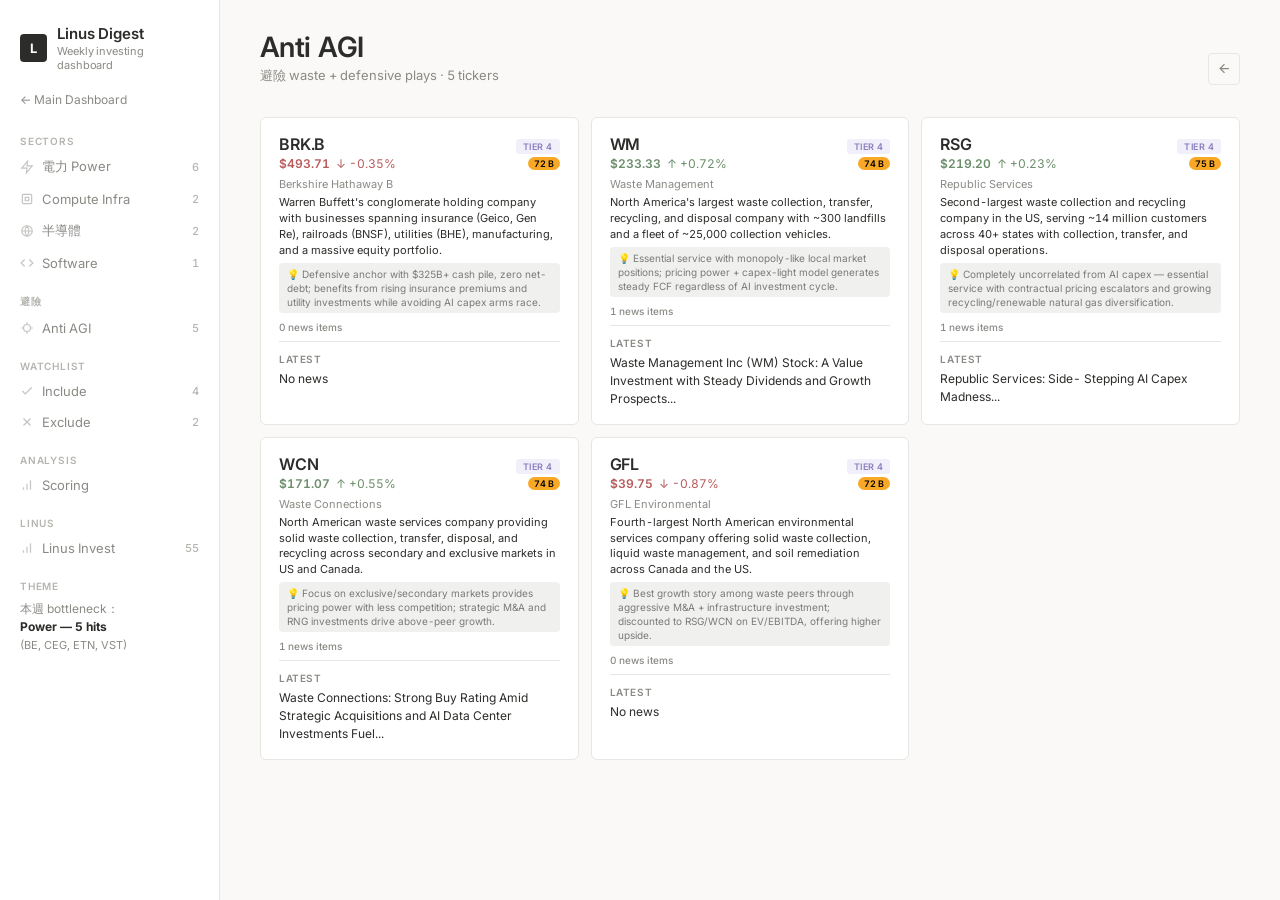
==== anti-agi.html @ 342c86b6 "Extract sector pages to separate HTML: power.html, compute.html, semis.html, software.html, anti-agi" ====
<!DOCTYPE html>
<html lang="zh-HK">
<head>
<meta charset="UTF-8">
<meta name="viewport" content="width=device-width, initial-scale=1.0">
<title>Anti AGI — Weekly Investing Digest</title>
<link rel="preconnect" href="https://fonts.googleapis.com">
<link rel="preconnect" href="https://fonts.gstatic.com" crossorigin>
<link href="https://fonts.googleapis.com/css2?family=Inter:wght@300;400;500;600;700&family=JetBrains+Mono:wght@400;500;700&display=swap" rel="stylesheet">
<style>

:root, [data-theme="light"]{
--bg:#faf9f7;--surface:#ffffff;--surface-2:#f5f4f2;--surface-3:#efeeec;
--border:#e8e6e3;--border-strong:#d9d6d2;
--text:#2c2c2a;--text-muted:#8a8a85;--text-faint:#b5b5b0;
--accent:#7a7a78;--accent-light:#f0f0ee;
--success:#6b8e6b;--success-light:#eef4ee;
--warning:#b8924a;--warning-light:#f7f1e8;
--error:#b85c5c;--error-light:#f7eeed;
--purple:#8b7dbe;--purple-light:#f1effa;
--tier1:#2c2c2a;--tier2:#7a7a78;--tier3:#b8924a;--tier4:#8b7dbe;
--radius-sm:4px;--radius-md:6px;--radius-lg:8px;
--shadow:0 1px 2px rgba(0,0,0,0.03);
}
[data-theme="dark"]{
--bg:#1a1a19;--surface:#232321;--surface-2:#2a2a28;--surface-3:#30302e;
--border:#383836;--border-strong:#484845;
--text:#e4e4e0;--text-muted:#90908c;--text-faint:#60605c;
--accent:#a0a09c;--accent-light:#2e2e2c;
--success:#7a9d7a;--success-light:#1e2a1e;
--warning:#c4a462;--warning-light:#2a2418;
--error:#c87878;--error-light:#2a1e1e;
--purple:#9999c0;--purple-light:#22202a;
--tier1:#e4e4e0;--tier2:#a0a09c;--tier3:#c4a462;--tier4:#9999c0;
--shadow:0 1px 2px rgba(0,0,0,0.2);
}
@media (prefers-color-scheme: dark){
:root{
--bg:#1a1a19;--surface:#232321;--surface-2:#2a2a28;--surface-3:#30302e;
--border:#383836;--border-strong:#484845;
--text:#e4e4e0;--text-muted:#90908c;--text-faint:#60605c;
--accent:#a0a09c;--accent-light:#2e2e2c;
--success:#7a9d7a;--success-light:#1e2a1e;
--warning:#c4a462;--warning-light:#2a2418;
--error:#c87878;--error-light:#2a1e1e;
--purple:#9999c0;--purple-light:#22202a;
--tier1:#e4e4e0;--tier2:#a0a09c;--tier3:#c4a462;--tier4:#9999c0;
--shadow:0 1px 2px rgba(0,0,0,0.2);
}
}
*,*::before,*::after{box-sizing:border-box;margin:0;padding:0;}
html{-webkit-font-smoothing:antialiased;}
body{font-family:'Inter',-apple-system,BlinkMacSystemFont,sans-serif;font-size:14px;color:var(--text);background:var(--bg);min-height:100vh;font-feature-settings:'tnum' 1;}
a{color:inherit;text-decoration:none;}
button{cursor:pointer;background:none;border:none;font:inherit;color:inherit;}

/* SIDEBAR */
.app{display:flex;min-height:100vh;}
.sidebar{width:220px;background:var(--surface);border-right:1px solid var(--border);padding:24px 12px;flex-shrink:0;position:sticky;top:0;height:100vh;overflow-y:auto;transition:transform 0.25s ease;}
.sidebar-logo{font-size:15px;font-weight:600;letter-spacing:-0.01em;padding:0 8px 20px;display:flex;align-items:center;gap:10px;}
.logo-mark{width:28px;height:28px;background:var(--text);border-radius:4px;display:flex;align-items:center;justify-content:center;color:var(--surface);font-weight:700;font-size:13px;}
.logo-sub{font-size:11px;color:var(--text-muted);font-weight:400;margin-top:1px;}
.nav-section{font-size:10px;font-weight:600;color:var(--text-faint);letter-spacing:0.08em;text-transform:uppercase;padding:16px 8px 4px;}
.nav-item{display:flex;align-items:center;gap:8px;padding:7px 8px;border-radius:var(--radius-sm);font-size:13px;color:var(--text-muted);cursor:pointer;margin-bottom:1px;font-weight:400;transition:background 0.15s,color 0.15s;}
.nav-item:hover{background:var(--surface-2);color:var(--text);}
.nav-item.active{background:var(--surface-3);color:var(--text);font-weight:500;}
.nav-item svg{width:14px;height:14px;flex-shrink:0;opacity:0.5;}
.nav-item:hover svg{opacity:0.8;}
.nav-badge{margin-left:auto;font-size:11px;font-weight:500;color:var(--text-faint);font-variant-numeric:tabular-nums;}
.nav-item-ext{display:flex;align-items:center;gap:8px;padding:7px 8px;border-radius:var(--radius-sm);font-size:13px;color:var(--text-muted);cursor:pointer;margin-bottom:1px;transition:background .15s,color .15s;}
.nav-item-ext:hover{background:var(--surface-2);color:var(--text);}
.nav-item-ext svg{width:14px;height:14px;flex-shrink:0;opacity:0.5;}

/* MAIN */
.main{flex:1;min-width:0;padding:32px 40px 64px;max-width:1200px;}
.topbar{display:flex;align-items:flex-end;justify-content:space-between;margin-bottom:32px;}
.topbar-left h1{font-size:28px;font-weight:600;letter-spacing:-0.02em;line-height:1.1;}
.topbar-left .subtitle{font-size:13px;color:var(--text-muted);margin-top:4px;font-weight:400;}
.topbar-right{display:flex;align-items:center;gap:8px;}
.icon-btn{width:32px;height:32px;border-radius:var(--radius-sm);display:flex;align-items:center;justify-content:center;color:var(--text-muted);border:1px solid var(--border);}
.icon-btn:hover{background:var(--surface-2);color:var(--text);}
.icon-btn svg{width:15px;height:15px;}

/* KPI */
.kpi-grid{display:grid;grid-template-columns:repeat(4,1fr);gap:12px;margin-bottom:32px;}
.kpi-card{background:var(--surface);border-radius:var(--radius-md);padding:18px 20px;border:1px solid var(--border);}
.kpi-card.featured{background:var(--surface-3);border-color:var(--border-strong);}
.kpi-label{font-size:11px;font-weight:500;color:var(--text-muted);margin-bottom:6px;}
.kpi-value{font-size:28px;font-weight:600;letter-spacing:-0.02em;font-variant-numeric:tabular-nums;line-height:1;}
.kpi-meta{font-size:11px;color:var(--text-muted);margin-top:6px;font-variant-numeric:tabular-nums;}
.kpi-delta{display:inline-flex;align-items:center;gap:3px;font-weight:500;}
.delta-up{color:var(--success);}.delta-down{color:var(--error);}.delta-neutral{color:var(--text-muted);}

/* SECTION */
.section{margin-bottom:32px;}
.section-header{display:flex;align-items:baseline;justify-content:space-between;margin-bottom:12px;}
.section-title{font-size:16px;font-weight:600;letter-spacing:-0.01em;}
.section-meta{font-size:11px;color:var(--text-muted);}

/* SECTOR CARDS */
.sector-grid{display:grid;grid-template-columns:repeat(auto-fill,minmax(260px,1fr));gap:12px;}
.sector-card{background:var(--surface);border-radius:var(--radius-md);padding:16px 18px;border:1px solid var(--border);cursor:pointer;transition:border-color 0.15s,background 0.15s;}
.sector-card:hover{border-color:var(--border-strong);background:var(--surface-2);}
.sector-card-head{display:flex;align-items:center;justify-content:space-between;margin-bottom:8px;}
.sector-name{font-size:13px;font-weight:600;}
.sector-tier-badge{font-size:9px;font-weight:600;padding:2px 7px;border-radius:3px;letter-spacing:0.05em;text-transform:uppercase;}
.tier-1{background:var(--tier1);color:var(--bg);}
.tier-2{background:var(--accent-light);color:var(--accent);}
.tier-3{background:var(--warning-light);color:var(--warning);}
.tier-4{background:var(--purple-light);color:var(--purple);}
.sector-tickers{display:flex;flex-wrap:wrap;gap:4px;margin-bottom:8px;}
.ticker-chip{font-size:11px;font-weight:500;padding:2px 7px;border-radius:3px;background:var(--surface-2);color:var(--text);font-variant-numeric:tabular-nums;}
.ticker-chip.up{background:var(--success-light);color:var(--success);}
.ticker-chip.down{background:var(--error-light);color:var(--error);}
.sector-meta{font-size:10px;color:var(--text-muted);display:flex;justify-content:space-between;}

/* TICKER CARDS */
.ticker-grid{display:grid;grid-template-columns:repeat(auto-fill,minmax(300px,1fr));gap:12px;}
.ticker-card{background:var(--surface);border-radius:var(--radius-md);padding:16px 18px;border:1px solid var(--border);cursor:pointer;transition:border-color 0.15s,background 0.15s;}
.ticker-card:hover{border-color:var(--border-strong);background:var(--surface-2);}
.ticker-head{display:flex;align-items:baseline;justify-content:space-between;margin-bottom:2px;}
.ticker-symbol{font-size:16px;font-weight:600;letter-spacing:-0.01em;font-variant-numeric:tabular-nums;}
.ticker-name{font-size:11px;color:var(--text-muted);margin-bottom:4px;}
.ticker-desc{font-size:11px;color:var(--text);line-height:1.45;margin-bottom:4px;}
.ticker-why{font-size:10px;color:var(--accent);line-height:1.4;padding:4px 8px;background:var(--accent-light);border-radius:var(--radius-sm);margin-bottom:8px;}
.ticker-news-count{font-size:10px;font-weight:500;color:var(--text-muted);font-variant-numeric:tabular-nums;}
.ticker-signal{font-size:12px;color:var(--text);line-height:1.5;padding-top:10px;border-top:1px solid var(--border);margin-top:8px;}
.ticker-signal-label{font-size:10px;font-weight:600;color:var(--text-muted);text-transform:uppercase;letter-spacing:0.06em;margin-bottom:3px;}

/* SIGNAL LIST */
.signal-list{display:grid;grid-template-columns:1fr 1fr;gap:12px;}
.signal-col{background:var(--surface);border-radius:var(--radius-md);padding:18px;border:1px solid var(--border);}
.signal-col-head{display:flex;align-items:center;gap:6px;font-size:13px;font-weight:600;margin-bottom:12px;}
.signal-col-head .dot{width:6px;height:6px;border-radius:50%;}
.dot-include{background:var(--success);}.dot-exclude{background:var(--error);}
.signal-row{display:flex;align-items:center;justify-content:space-between;padding:8px 0;border-top:1px solid var(--border);}
.signal-row:first-of-type{border-top:none;}
.signal-ticker{font-size:12px;font-weight:600;font-variant-numeric:tabular-nums;}
.signal-tag{font-size:10px;color:var(--text-muted);font-weight:400;}
.signal-upside{font-size:12px;font-weight:600;font-variant-numeric:tabular-nums;}
.upside-up{color:var(--success);}.upside-down{color:var(--error);}

/* BUCKET BARS */
.bucket-bars{background:var(--surface);border-radius:var(--radius-md);padding:18px;border:1px solid var(--border);}
.bucket-row{display:flex;align-items:center;gap:10px;padding:6px 0;}
.bucket-label{font-size:12px;font-weight:500;width:100px;}
.bucket-bar-wrap{flex:1;height:4px;background:var(--surface-3);border-radius:2px;overflow:hidden;}
.bucket-bar{height:100%;background:var(--text-muted);border-radius:2px;transition:width 0.8s cubic-bezier(0.16,1,0.3,1);}
.bucket-val{font-size:12px;font-weight:600;width:28px;text-align:right;font-variant-numeric:tabular-nums;color:var(--text-muted);}

/* LINUS TAKE */
.linus-overview{background:var(--surface);border-radius:var(--radius-md);padding:20px 24px;border:1px solid var(--border);margin-bottom:20px;border-left:3px solid var(--accent);}
.linus-overview-header{display:flex;align-items:center;gap:8px;margin-bottom:14px;font-size:12px;font-weight:600;color:var(--text-muted);letter-spacing:0.03em;text-transform:uppercase;}
.linus-overview-body{display:flex;flex-direction:column;gap:12px;}
.linus-overview-item{display:flex;align-items:flex-start;gap:10px;font-size:13px;line-height:1.65;color:var(--text);}
.linus-dot{width:5px;height:5px;border-radius:50%;background:var(--text-muted);flex-shrink:0;margin-top:8px;}

/* PRICE / SCORE IN DETAIL */
.detail-price-row{display:flex;align-items:center;gap:16px;margin-bottom:16px;padding:12px 16px;background:var(--surface-2);border-radius:8px;}
.detail-price{font-size:24px;font-weight:600;}
.detail-trend{font-size:14px;color:var(--text-muted);}
.detail-score-badge{font-size:12px;padding:4px 10px;border-radius:12px;font-weight:600;}
.grade-A{background:#1b5e20;color:#fff;}
.grade-B-plus{background:#2e7d32;color:#fff;}
.grade-B{background:#f9a825;color:#000;}
.grade-B-minus{background:#ef6c00;color:#fff;}
.grade-C-plus{background:#d84315;color:#fff;}

/* SCORING PAGE */
.scoring-section{margin-bottom:28px;}
.scoring-section h2{font-size:16px;font-weight:600;margin-bottom:10px;}
.scoring-section p{font-size:13px;color:var(--text-muted);line-height:1.6;margin-bottom:8px;}
.scoring-dims{display:grid;grid-template-columns:repeat(auto-fill,minmax(200px,1fr));gap:8px;margin-bottom:20px;}
.scoring-dim{background:var(--surface);border:1px solid var(--border);border-radius:var(--radius-md);padding:14px 16px;}
.scoring-dim-name{font-size:12px;font-weight:600;margin-bottom:2px;}
.scoring-dim-pts{font-size:20px;font-weight:600;color:var(--text-muted);}
.scoring-dim-desc{font-size:10px;color:var(--text-faint);margin-top:2px;}
.grade-table{width:100%;border-collapse:collapse;font-size:12px;margin-bottom:20px;}
.grade-table th,.grade-table td{padding:6px 10px;text-align:left;border-bottom:1px solid var(--border);}
.grade-table th{font-weight:600;color:var(--text-muted);font-size:10px;text-transform:uppercase;letter-spacing:0.05em;}
.rank-table{width:100%;border-collapse:collapse;font-size:12px;}
.rank-table th{padding:6px 10px;text-align:left;border-bottom:1px solid var(--border);font-weight:600;color:var(--text-muted);font-size:10px;text-transform:uppercase;letter-spacing:0.05em;}
.rank-table td{padding:6px 10px;border-bottom:1px solid var(--border);}
.rank-num{color:var(--text-faint);font-weight:500;width:24px;text-align:right;}

/* TICKER CARD PRICE */
.ticker-price-row{display:flex;align-items:center;gap:6px;margin-bottom:6px;font-size:12px;}
.ticker-price{font-weight:600;font-variant-numeric:tabular-nums;}
.ticker-price-up{color:var(--success);}
.ticker-price-down{color:var(--error);}
.ticker-score{font-size:9px;padding:1px 6px;border-radius:8px;font-weight:600;margin-left:auto;}

/* DETAIL VIEW */
.panel-view{display:none;}
.panel-view.active{display:block;}
.back-btn{display:inline-flex;align-items:center;gap:4px;font-size:12px;color:var(--text-muted);cursor:pointer;margin-bottom:16px;font-weight:400;background:none;border:none;padding:0;}
.back-btn:hover{color:var(--text);text-decoration:underline;}
.detail-head{background:var(--surface);border-radius:var(--radius-md);padding:24px;border:1px solid var(--border);margin-bottom:20px;}
.detail-head-row{display:flex;align-items:baseline;justify-content:space-between;margin-bottom:8px;}
.detail-symbol{font-size:36px;font-weight:600;letter-spacing:-0.02em;font-variant-numeric:tabular-nums;}
.detail-name{font-size:14px;color:var(--text-muted);}
.detail-desc{font-size:13px;color:var(--text);line-height:1.5;margin-top:8px;padding:0 0 4px 0;}
.detail-why{font-size:12px;color:var(--accent);line-height:1.5;padding:8px 10px;background:var(--accent-light);border-radius:var(--radius-sm);margin:8px 0 12px 0;}
.detail-news-list{background:var(--surface);border-radius:var(--radius-md);border:1px solid var(--border);overflow:hidden;}
.detail-news-item{padding:14px 18px;border-bottom:1px solid var(--border);cursor:pointer;transition:background 0.15s;}
.detail-news-item:last-child{border-bottom:none;}
.detail-news-item:hover{background:var(--surface-2);}
.detail-news-meta{display:flex;align-items:center;gap:8px;margin-bottom:4px;font-size:10px;color:var(--text-muted);}
.detail-news-source{font-weight:600;color:var(--text);}
.detail-news-title{font-size:13px;font-weight:400;line-height:1.4;}

/* MOBILE */
.menu-toggle{display:none;}
.sidebar-overlay{display:none;}
@media (max-width:1024px){.kpi-grid{grid-template-columns:repeat(2,1fr);}.signal-list{grid-template-columns:1fr;}}
@media (max-width:768px){
.menu-toggle{display:flex;position:fixed;top:12px;left:12px;z-index:99;width:36px;height:36px;background:var(--surface);border:1px solid var(--border);border-radius:var(--radius-sm);align-items:center;justify-content:center;color:var(--text);}
.sidebar-overlay{display:block;position:fixed;inset:0;background:rgba(0,0,0,0.3);z-index:50;opacity:0;pointer-events:none;transition:opacity 0.25s;}
.sidebar-overlay.active{opacity:1;pointer-events:auto;}
.sidebar{position:fixed;left:0;top:0;z-index:60;transform:translateX(-100%);width:260px;}
.sidebar.open{transform:translateX(0);}
.main{padding:56px 16px 48px;}
.topbar-left h1{font-size:22px;}
.kpi-value{font-size:22px;}
}

</style>
<script src="data.js"></script>
</head>
<body>
<div class="app">
  <aside class="sidebar" id="sidebar">
    <div class="sidebar-logo">
      <div class="logo-mark">L</div>
      <div>
        <div>Linus Digest</div>
        <div class="logo-sub">Weekly investing dashboard</div>
      </div>
    </div>
    <div style="padding:0 8px 12px;"><a href="index.html" style="font-size:12px;color:var(--text-muted);display:flex;align-items:center;gap:4px;">← Main Dashboard</a></div>
    <nav>
      <div class="nav-section">Sectors</div>
      <div class="nav-item" onclick="location.href='power.html'"><svg viewBox="0 0 24 24" fill="none" stroke="currentColor" stroke-width="2"><path d="M13 2L3 14h9l-1 8 10-12h-9l1-8z"/></svg>電力 Power<span class="nav-badge">6</span></div>
      <div class="nav-item" onclick="location.href='compute.html'"><svg viewBox="0 0 24 24" fill="none" stroke="currentColor" stroke-width="2"><rect x="4" y="4" width="16" height="16" rx="2"/><path d="M9 9h6v6H9z"/></svg>Compute Infra<span class="nav-badge">2</span></div>
      <div class="nav-item" onclick="location.href='semis.html'"><svg viewBox="0 0 24 24" fill="none" stroke="currentColor" stroke-width="2"><circle cx="12" cy="12" r="9"/><path d="M3 12h18M12 3a14 14 0 0 1 0 18M12 3a14 14 0 0 0 0 18"/></svg>半導體<span class="nav-badge">2</span></div>
      <div class="nav-item" onclick="location.href='software.html'"><svg viewBox="0 0 24 24" fill="none" stroke="currentColor" stroke-width="2"><polyline points="16 18 22 12 16 6"/><polyline points="8 6 2 12 8 18"/></svg>Software<span class="nav-badge">1</span></div>
      <div class="nav-section">避險</div>
      <div class="nav-item" onclick="location.href='anti-agi.html'" class="nav-item active"><svg viewBox="0 0 24 24" fill="none" stroke="currentColor" stroke-width="2"><circle cx="12" cy="12" r="6"/><path d="M12 2v4M12 18v4M2 12h4M18 12h4"/></svg>Anti AGI<span class="nav-badge">5</span></div>
      <div class="nav-section">Watchlist</div>
      <div class="nav-item" onclick="location.href='index.html#include'"><svg viewBox="0 0 24 24" fill="none" stroke="currentColor" stroke-width="2"><polyline points="20 6 9 17 4 12"/></svg>Include<span class="nav-badge">4</span></div>
      <div class="nav-item" onclick="location.href='index.html#exclude'"><svg viewBox="0 0 24 24" fill="none" stroke="currentColor" stroke-width="2"><line x1="18" y1="6" x2="6" y2="18"/><line x1="6" y1="6" x2="18" y2="18"/></svg>Exclude<span class="nav-badge">2</span></div>
      <div class="nav-section">Analysis</div>
      <div class="nav-item" onclick="location.href='index.html#scoring'"><svg viewBox="0 0 24 24" fill="none" stroke="currentColor" stroke-width="2"><path d="M12 20V10"/><path d="M18 20V4"/><path d="M6 20v-4"/></svg><span>Scoring</span></div>
      <div class="nav-section">Linus</div>
      <div class="nav-item-ext" onclick="location.href='linus-invest.html'"><svg viewBox="0 0 24 24" fill="none" stroke="currentColor" stroke-width="2"><path d="M12 20V10"/><path d="M18 20V4"/><path d="M6 20v-4"/></svg><span>Linus Invest</span><span class="nav-badge">55</span></div>
      <div class="nav-section">Theme</div>
      <div style="padding:4px 8px;font-size:12px;color:var(--text-muted);line-height:1.5;">本週 bottleneck：<br><strong style="color:var(--text);">Power — 5 hits</strong><br><span style="font-size:11px;">(BE, CEG, ETN, VST)</span></div>
    </nav>
  </aside>
  <main class="main">
    <div class="topbar">
      <div class="topbar-left"><h1>Anti AGI</h1><div class="subtitle">避險 waste + defensive plays · 5 tickers</div></div>
      <div class="topbar-right"><button class="icon-btn" onclick="location.href='index.html'" title="Back to Dashboard"><svg width="15" height="15" viewBox="0 0 24 24" fill="none" stroke="currentColor" stroke-width="2"><path d="M19 12H5M12 19l-7-7 7-7"/></svg></button></div>
    </div>
    <div class="ticker-grid" id="tickerGrid"></div>
  </main>
</div>
<script>
var tickers = ['RSG','WCN','GFL','WM','BRK.B'];
renderSectorGrid('tickerGrid', tickers);
</script>
</body>
</html>
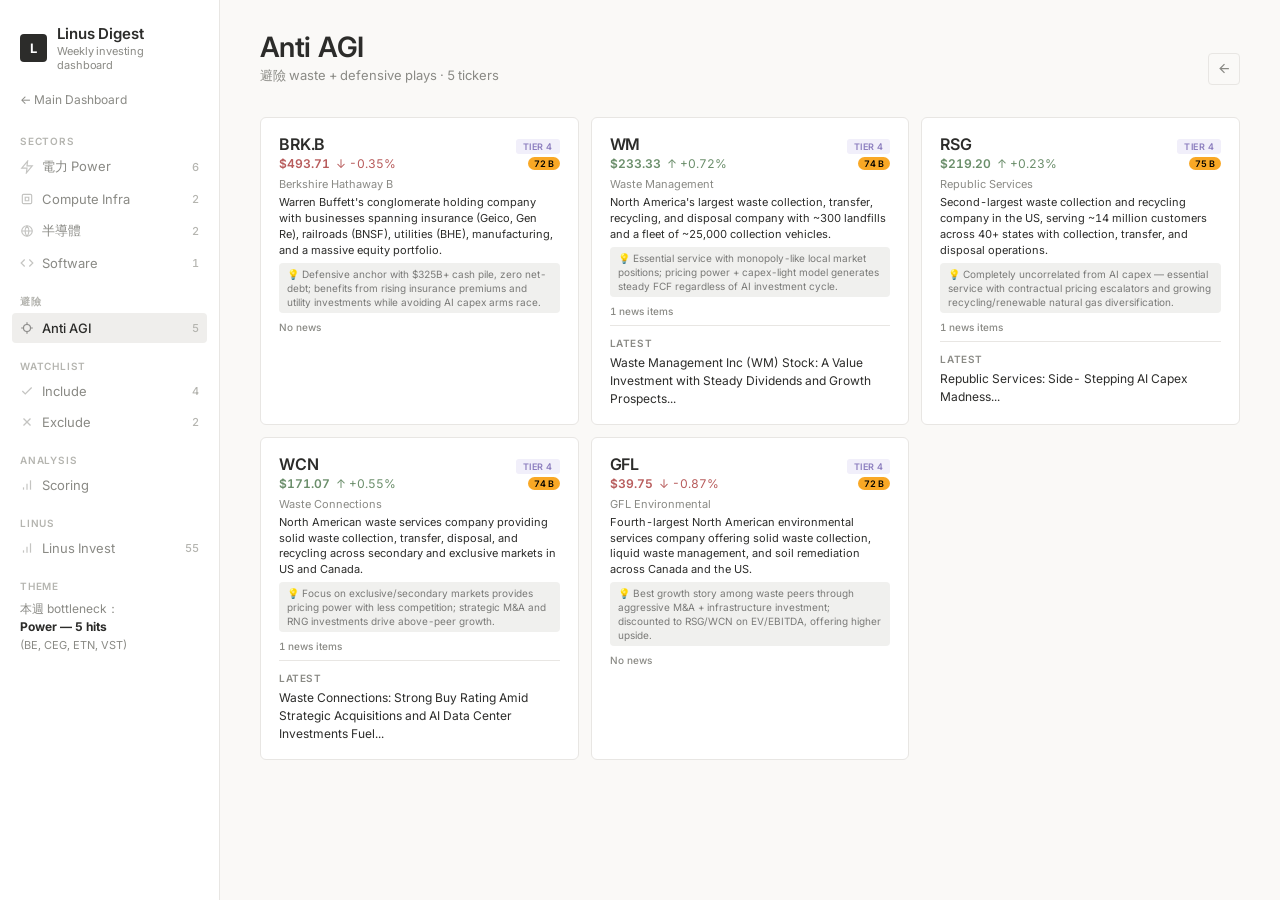
==== commit 45f3dc69: "Fix: remove duplicate Defensive card, add active nav highlight, fix empty news state, add .nav-item-" ====
--- a/anti-agi.html
+++ b/anti-agi.html
@@ -69,6 +69,7 @@
 .nav-badge{margin-left:auto;font-size:11px;font-weight:500;color:var(--text-faint);font-variant-numeric:tabular-nums;}
 .nav-item-ext{display:flex;align-items:center;gap:8px;padding:7px 8px;border-radius:var(--radius-sm);font-size:13px;color:var(--text-muted);cursor:pointer;margin-bottom:1px;transition:background .15s,color .15s;}
 .nav-item-ext:hover{background:var(--surface-2);color:var(--text);}
+.nav-item-ext.active{background:var(--surface-3);color:var(--text);font-weight:500;}
 .nav-item-ext svg{width:14px;height:14px;flex-shrink:0;opacity:0.5;}
 
 /* MAIN */
@@ -245,7 +246,7 @@
       <div class="nav-item" onclick="location.href='semis.html'"><svg viewBox="0 0 24 24" fill="none" stroke="currentColor" stroke-width="2"><circle cx="12" cy="12" r="9"/><path d="M3 12h18M12 3a14 14 0 0 1 0 18M12 3a14 14 0 0 0 0 18"/></svg>半導體<span class="nav-badge">2</span></div>
       <div class="nav-item" onclick="location.href='software.html'"><svg viewBox="0 0 24 24" fill="none" stroke="currentColor" stroke-width="2"><polyline points="16 18 22 12 16 6"/><polyline points="8 6 2 12 8 18"/></svg>Software<span class="nav-badge">1</span></div>
       <div class="nav-section">避險</div>
-      <div class="nav-item" onclick="location.href='anti-agi.html'" class="nav-item active"><svg viewBox="0 0 24 24" fill="none" stroke="currentColor" stroke-width="2"><circle cx="12" cy="12" r="6"/><path d="M12 2v4M12 18v4M2 12h4M18 12h4"/></svg>Anti AGI<span class="nav-badge">5</span></div>
+      <div class="nav-item active" onclick="location.href='anti-agi.html'" class="nav-item active"><svg viewBox="0 0 24 24" fill="none" stroke="currentColor" stroke-width="2"><circle cx="12" cy="12" r="6"/><path d="M12 2v4M12 18v4M2 12h4M18 12h4"/></svg>Anti AGI<span class="nav-badge">5</span></div>
       <div class="nav-section">Watchlist</div>
       <div class="nav-item" onclick="location.href='index.html#include'"><svg viewBox="0 0 24 24" fill="none" stroke="currentColor" stroke-width="2"><polyline points="20 6 9 17 4 12"/></svg>Include<span class="nav-badge">4</span></div>
       <div class="nav-item" onclick="location.href='index.html#exclude'"><svg viewBox="0 0 24 24" fill="none" stroke="currentColor" stroke-width="2"><line x1="18" y1="6" x2="6" y2="18"/><line x1="6" y1="6" x2="18" y2="18"/></svg>Exclude<span class="nav-badge">2</span></div>
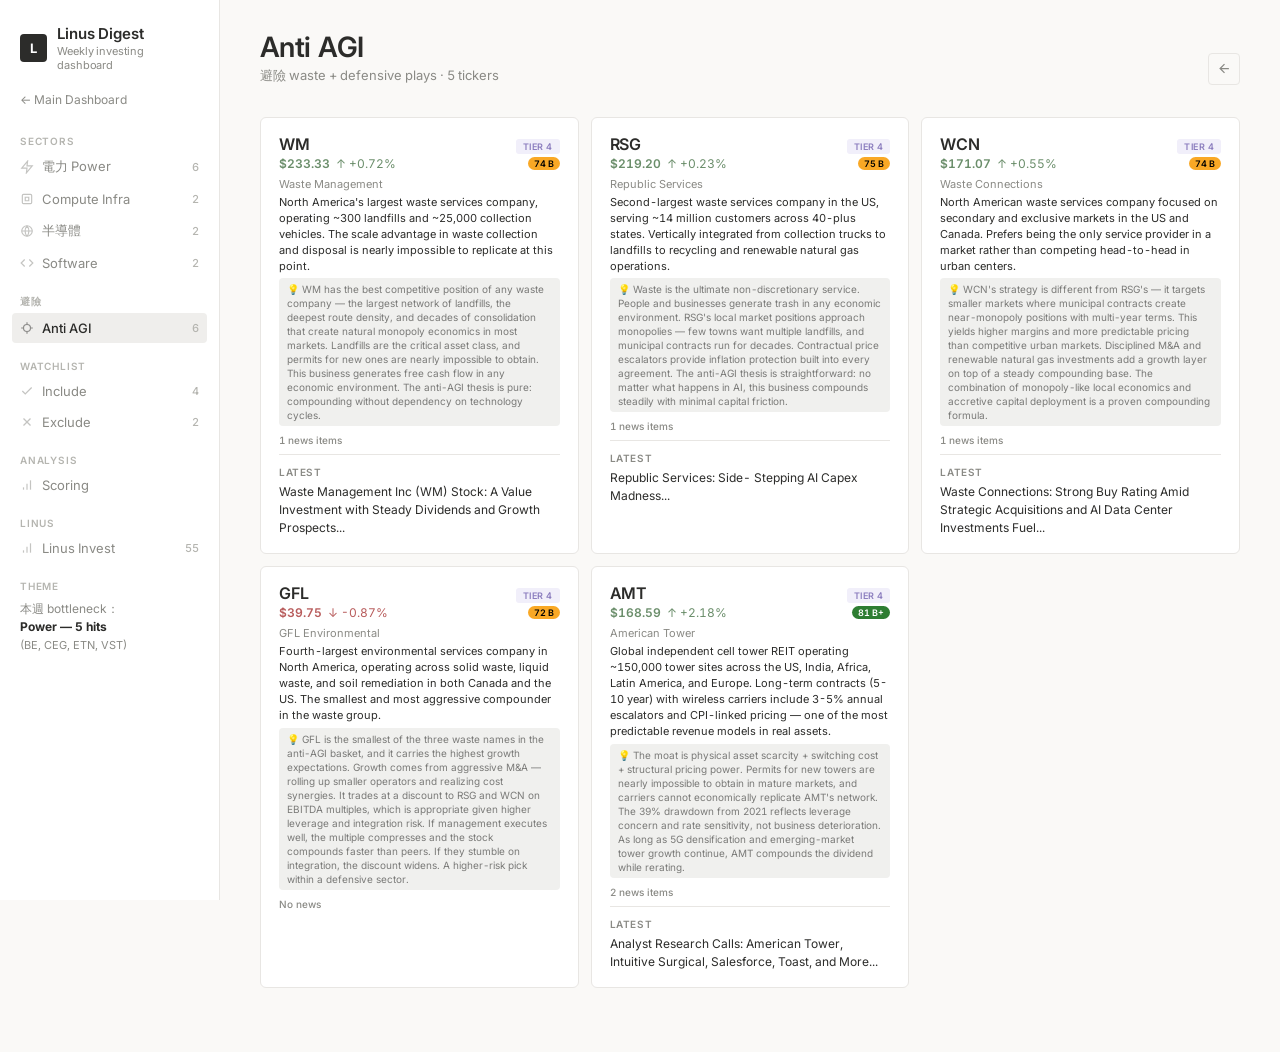
==== commit 814aff48: "feat(dashboard): add AMT to Anti-AGI basket + real M/B/Bz scores for non-AGI - Added AMT (American T" ====
--- a/anti-agi.html
+++ b/anti-agi.html
@@ -244,9 +244,9 @@
       <div class="nav-item" onclick="location.href='power.html'"><svg viewBox="0 0 24 24" fill="none" stroke="currentColor" stroke-width="2"><path d="M13 2L3 14h9l-1 8 10-12h-9l1-8z"/></svg>電力 Power<span class="nav-badge">6</span></div>
       <div class="nav-item" onclick="location.href='compute.html'"><svg viewBox="0 0 24 24" fill="none" stroke="currentColor" stroke-width="2"><rect x="4" y="4" width="16" height="16" rx="2"/><path d="M9 9h6v6H9z"/></svg>Compute Infra<span class="nav-badge">2</span></div>
       <div class="nav-item" onclick="location.href='semis.html'"><svg viewBox="0 0 24 24" fill="none" stroke="currentColor" stroke-width="2"><circle cx="12" cy="12" r="9"/><path d="M3 12h18M12 3a14 14 0 0 1 0 18M12 3a14 14 0 0 0 0 18"/></svg>半導體<span class="nav-badge">2</span></div>
-      <div class="nav-item" onclick="location.href='software.html'"><svg viewBox="0 0 24 24" fill="none" stroke="currentColor" stroke-width="2"><polyline points="16 18 22 12 16 6"/><polyline points="8 6 2 12 8 18"/></svg>Software<span class="nav-badge">1</span></div>
+      <div class="nav-item" onclick="location.href='software.html'"><svg viewBox="0 0 24 24" fill="none" stroke="currentColor" stroke-width="2"><polyline points="16 18 22 12 16 6"/><polyline points="8 6 2 12 8 18"/></svg>Software<span class="nav-badge">2</span></div>
       <div class="nav-section">避險</div>
-      <div class="nav-item active" onclick="location.href='anti-agi.html'" class="nav-item active"><svg viewBox="0 0 24 24" fill="none" stroke="currentColor" stroke-width="2"><circle cx="12" cy="12" r="6"/><path d="M12 2v4M12 18v4M2 12h4M18 12h4"/></svg>Anti AGI<span class="nav-badge">5</span></div>
+      <div class="nav-item active" onclick="location.href='anti-agi.html'" class="nav-item active"><svg viewBox="0 0 24 24" fill="none" stroke="currentColor" stroke-width="2"><circle cx="12" cy="12" r="6"/><path d="M12 2v4M12 18v4M2 12h4M18 12h4"/></svg>Anti AGI<span class="nav-badge">6</span></div>
       <div class="nav-section">Watchlist</div>
       <div class="nav-item" onclick="location.href='index.html#include'"><svg viewBox="0 0 24 24" fill="none" stroke="currentColor" stroke-width="2"><polyline points="20 6 9 17 4 12"/></svg>Include<span class="nav-badge">4</span></div>
       <div class="nav-item" onclick="location.href='index.html#exclude'"><svg viewBox="0 0 24 24" fill="none" stroke="currentColor" stroke-width="2"><line x1="18" y1="6" x2="6" y2="18"/><line x1="6" y1="6" x2="18" y2="18"/></svg>Exclude<span class="nav-badge">2</span></div>
@@ -267,7 +267,7 @@
   </main>
 </div>
 <script>
-var tickers = ['RSG','WCN','GFL','WM','BRK.B'];
+var tickers = ['RSG','WCN','GFL','WM','AMT'];
 renderSectorGrid('tickerGrid', tickers);
 </script>
 </body>
